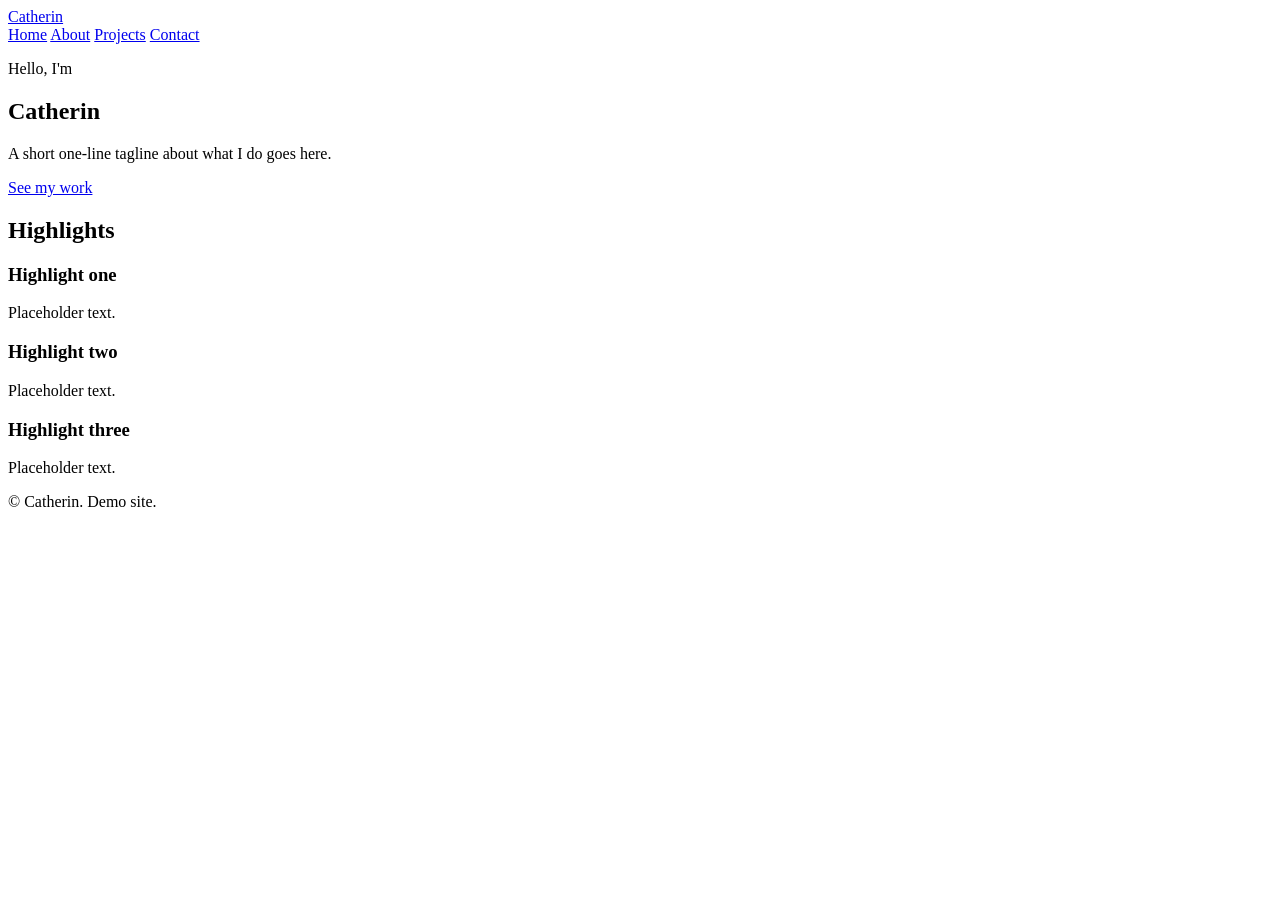
==== public/index.html @ ed4f0d7e "Add static site shell with Cloudflare config Co-Authored-By: Claude Sonnet 5.5 <noreply@anthropic.co" ====
<!doctype html>
<html lang="en">
<head>
  <meta charset="utf-8">
  <meta name="viewport" content="width=device-width, initial-scale=1">
  <title>Catherin — Personal Website</title>
  <meta name="description" content="Demo personal website for Catherin.">
  <link rel="stylesheet" href="/css/style.css">
</head>
<body>
  <header class="site-header">
    <a class="brand" href="/">Catherin</a>
    <nav>
      <a href="/" aria-current="page">Home</a>
      <a href="/about.html">About</a>
      <a href="/projects.html">Projects</a>
      <a href="/contact.html">Contact</a>
    </nav>
  </header>

  <main>
    <section class="hero">
      <p class="eyebrow">Hello, I'm</p>
      <h1>Catherin</h1>
      <p class="lead">A short one-line tagline about what I do goes here.</p>
      <a class="button" href="/projects.html">See my work</a>
    </section>

    <section>
      <h2>Highlights</h2>
      <div class="grid">
        <article class="card"><h3>Highlight one</h3><p>Placeholder text.</p></article>
        <article class="card"><h3>Highlight two</h3><p>Placeholder text.</p></article>
        <article class="card"><h3>Highlight three</h3><p>Placeholder text.</p></article>
      </div>
    </section>
  </main>

  <footer class="site-footer">
    <p>&copy; <span id="year"></span> Catherin. Demo site.</p>
  </footer>
  <script src="/js/main.js"></script>
</body>
</html>
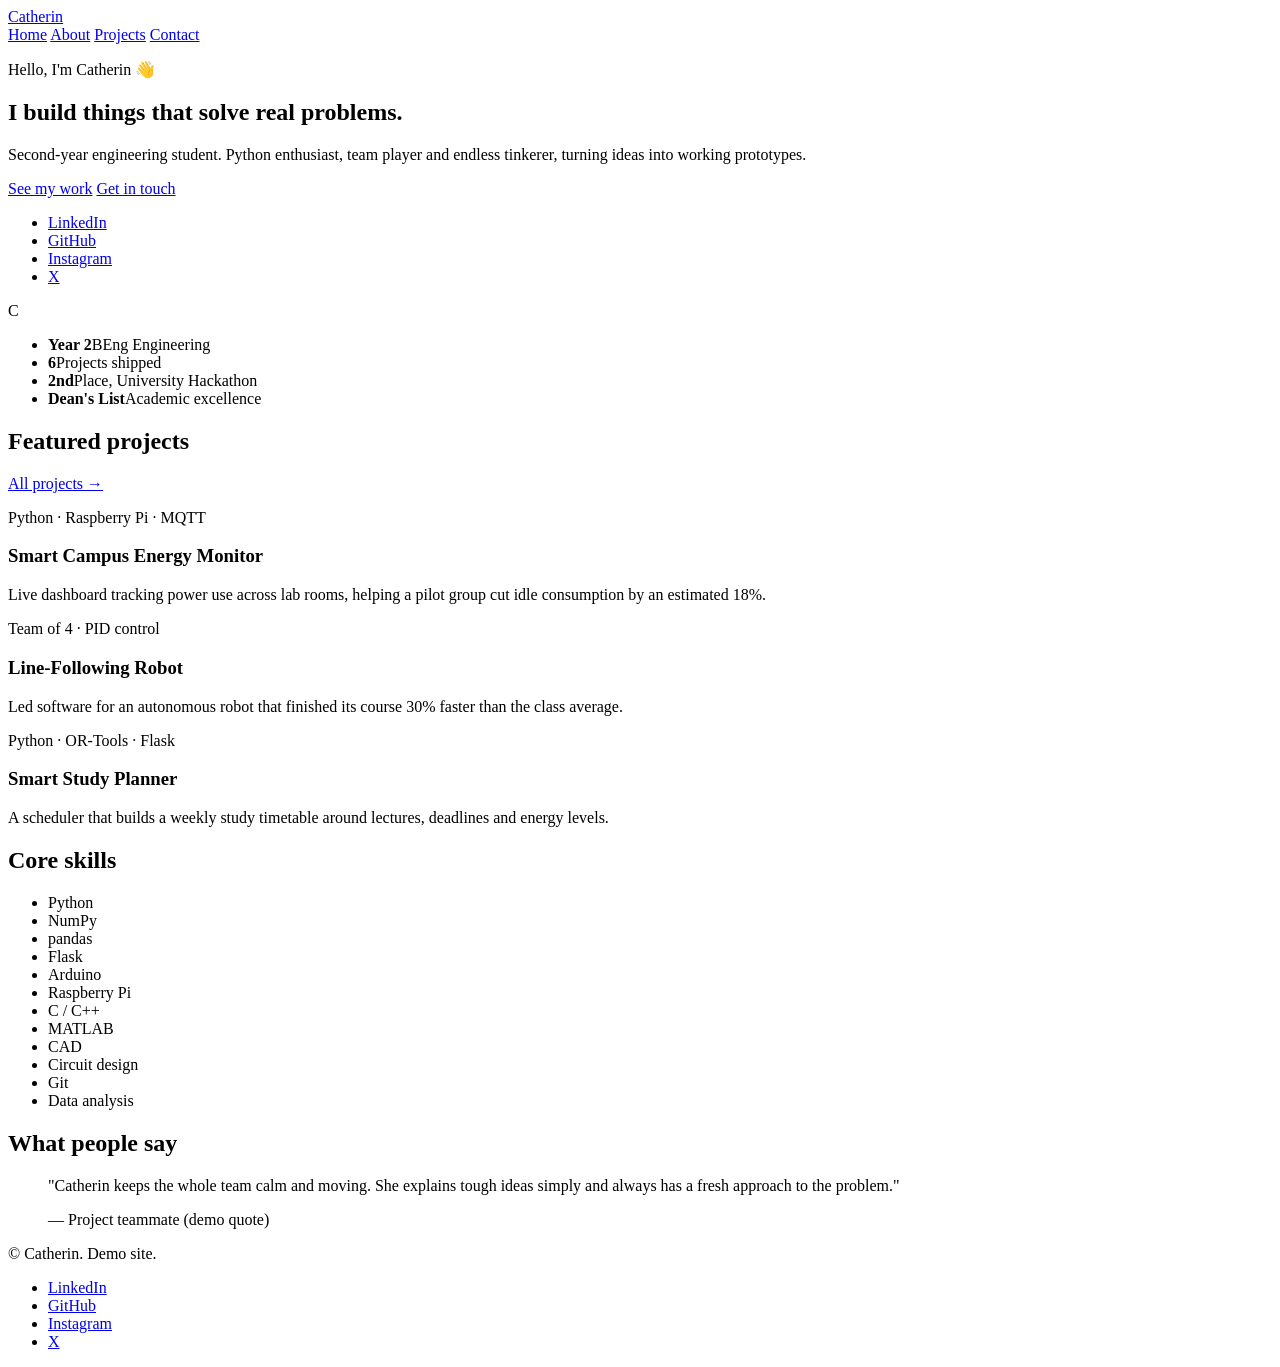
==== commit 99521ea0: "Full-width layout and engineering student demo content Co-Authored-By: Claude Sonnet 5.5 <noreply@an" ====
--- a/public/index.html
+++ b/public/index.html
@@ -3,8 +3,8 @@
 <head>
   <meta charset="utf-8">
   <meta name="viewport" content="width=device-width, initial-scale=1">
-  <title>Catherin — Personal Website</title>
-  <meta name="description" content="Demo personal website for Catherin.">
+  <title>Catherin — Engineering Student</title>
+  <meta name="description" content="Catherin is a second-year engineering student who builds innovative, Python-powered solutions and loves working in teams.">
   <link rel="stylesheet" href="/css/style.css">
 </head>
 <body>
@@ -20,24 +20,82 @@
 
   <main>
     <section class="hero">
-      <p class="eyebrow">Hello, I'm</p>
-      <h1>Catherin</h1>
-      <p class="lead">A short one-line tagline about what I do goes here.</p>
-      <a class="button" href="/projects.html">See my work</a>
+      <div>
+        <p class="eyebrow">Hello, I'm Catherin 👋</p>
+        <h1>I build things that solve real problems.</h1>
+        <p class="lead">Second-year engineering student. Python enthusiast, team player and endless tinkerer, turning ideas into working prototypes.</p>
+        <div class="actions">
+          <a class="button" href="/projects.html">See my work</a>
+          <a class="button ghost" href="/contact.html">Get in touch</a>
+        </div>
+        <ul class="socials">
+          <li><a href="https://www.linkedin.com">LinkedIn</a></li>
+          <li><a href="https://github.com">GitHub</a></li>
+          <li><a href="https://www.instagram.com">Instagram</a></li>
+          <li><a href="https://x.com">X</a></li>
+        </ul>
+      </div>
+      <div class="avatar" aria-hidden="true">C</div>
     </section>
 
+    <ul class="stats">
+      <li><strong>Year 2</strong><span>BEng Engineering</span></li>
+      <li><strong>6</strong><span>Projects shipped</span></li>
+      <li><strong>2nd</strong><span>Place, University Hackathon</span></li>
+      <li><strong>Dean's List</strong><span>Academic excellence</span></li>
+    </ul>
+
     <section>
-      <h2>Highlights</h2>
+      <div class="section-head">
+        <h2>Featured projects</h2>
+        <a href="/projects.html">All projects →</a>
+      </div>
       <div class="grid">
-        <article class="card"><h3>Highlight one</h3><p>Placeholder text.</p></article>
-        <article class="card"><h3>Highlight two</h3><p>Placeholder text.</p></article>
-        <article class="card"><h3>Highlight three</h3><p>Placeholder text.</p></article>
+        <article class="card">
+          <p class="meta">Python · Raspberry Pi · MQTT</p>
+          <h3>Smart Campus Energy Monitor</h3>
+          <p>Live dashboard tracking power use across lab rooms, helping a pilot group cut idle consumption by an estimated 18%.</p>
+        </article>
+        <article class="card">
+          <p class="meta">Team of 4 · PID control</p>
+          <h3>Line-Following Robot</h3>
+          <p>Led software for an autonomous robot that finished its course 30% faster than the class average.</p>
+        </article>
+        <article class="card">
+          <p class="meta">Python · OR-Tools · Flask</p>
+          <h3>Smart Study Planner</h3>
+          <p>A scheduler that builds a weekly study timetable around lectures, deadlines and energy levels.</p>
+        </article>
+      </div>
+    </section>
+
+    <section class="two-col">
+      <div>
+        <h2>Core skills</h2>
+        <ul class="chips">
+          <li>Python</li><li>NumPy</li><li>pandas</li><li>Flask</li>
+          <li>Arduino</li><li>Raspberry Pi</li><li>C / C++</li><li>MATLAB</li>
+          <li>CAD</li><li>Circuit design</li><li>Git</li><li>Data analysis</li>
+        </ul>
+      </div>
+      <div>
+        <h2>What people say</h2>
+        <blockquote class="card">
+          <p>"Catherin keeps the whole team calm and moving. She explains tough ideas simply and always has a fresh approach to the problem."</p>
+          <footer>— Project teammate (demo quote)</footer>
+        </blockquote>
       </div>
     </section>
   </main>
 
   <footer class="site-footer">
     <p>&copy; <span id="year"></span> Catherin. Demo site.</p>
+    <ul class="socials">
+      <li><a href="https://www.linkedin.com">LinkedIn</a></li>
+      <li><a href="https://github.com">GitHub</a></li>
+      <li><a href="https://www.instagram.com">Instagram</a></li>
+      <li><a href="https://x.com">X</a></li>
+    </ul>
   </footer>
   <script src="/js/main.js"></script>
 </body>
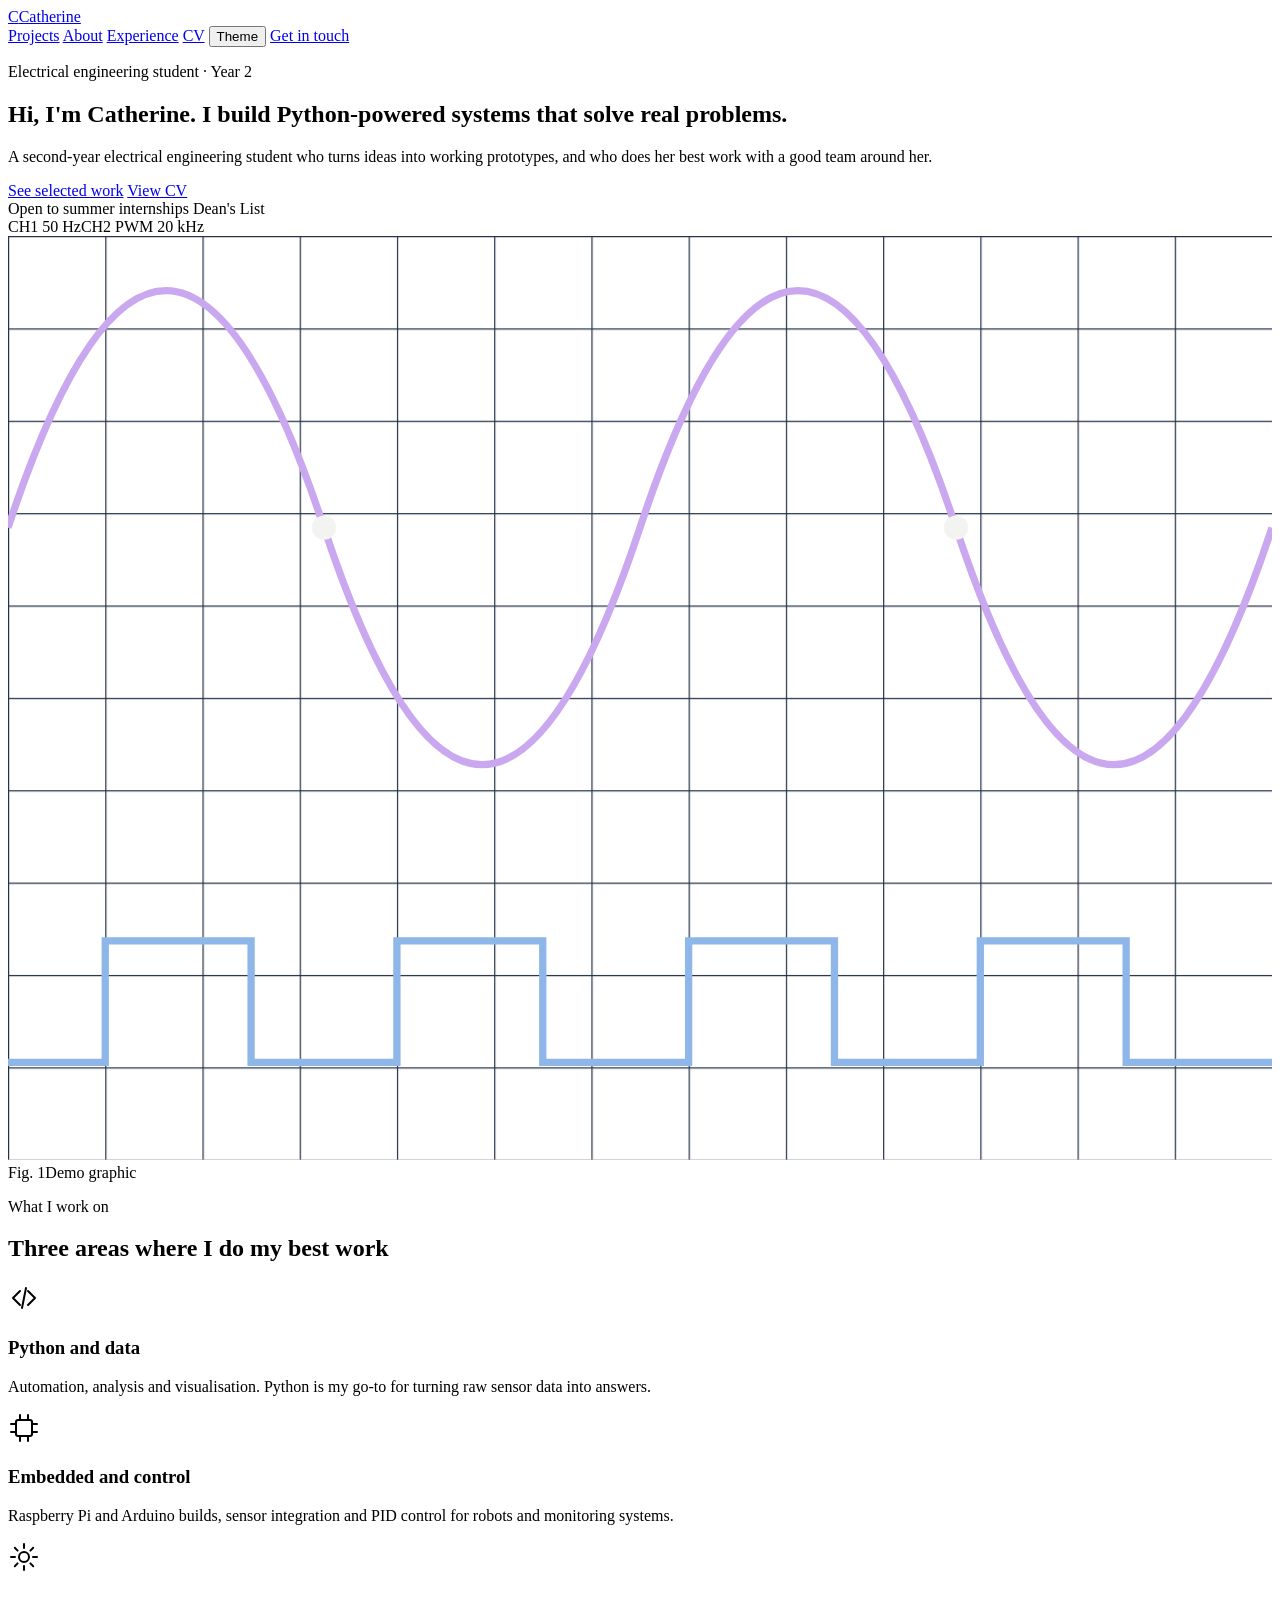
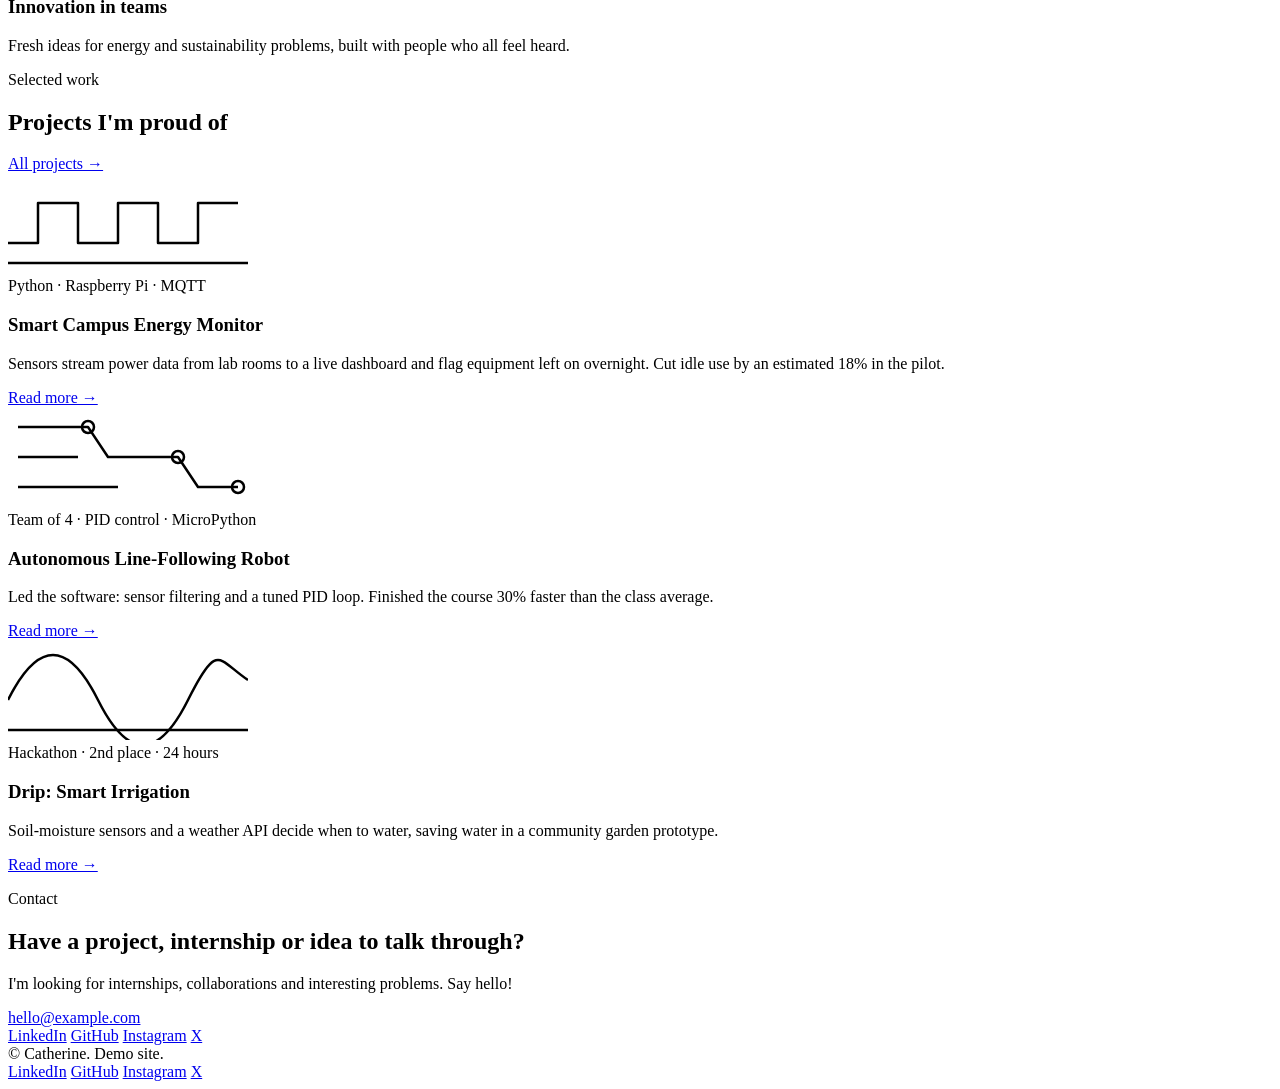
==== commit 4df199b6: "Redesign from mockup: multi-page, dark theme, CV page Co-Authored-By: Claude Sonnet 5.5 <noreply@ant" ====
--- a/public/index.html
+++ b/public/index.html
@@ -3,100 +3,176 @@
 <head>
   <meta charset="utf-8">
   <meta name="viewport" content="width=device-width, initial-scale=1">
-  <title>Catherin — Engineering Student</title>
-  <meta name="description" content="Catherin is a second-year engineering student who builds innovative, Python-powered solutions and loves working in teams.">
+  <title>Catherine — Electrical Engineering Student</title>
+  <meta name="description" content="Catherine is a second-year electrical engineering student who builds innovative Python-powered systems and thrives in teams.">
+  <script>try{var t=localStorage.getItem("theme");if(t)document.documentElement.setAttribute("data-theme",t)}catch(e){}</script>
+  <link rel="preconnect" href="https://fonts.googleapis.com">
+  <link rel="preconnect" href="https://fonts.gstatic.com" crossorigin>
+  <link href="https://fonts.googleapis.com/css2?family=IBM+Plex+Mono:wght@400;500&family=IBM+Plex+Sans:wght@400;500;600&display=swap" rel="stylesheet">
   <link rel="stylesheet" href="/css/style.css">
 </head>
 <body>
-  <header class="site-header">
-    <a class="brand" href="/">Catherin</a>
-    <nav>
-      <a href="/" aria-current="page">Home</a>
+
+<header class="site-header">
+  <div class="wrap">
+    <a class="brand" href="/"><span class="brand-mark">C</span>Catherine</a>
+    <nav aria-label="Primary">
+      <a href="/projects.html">Projects</a>
       <a href="/about.html">About</a>
-      <a href="/projects.html">Projects</a>
-      <a href="/contact.html">Contact</a>
+      <a href="/experience.html">Experience</a>
+      <a href="/cv.html">CV</a>
+      <button class="theme-toggle" type="button" id="theme-toggle" aria-label="Switch between light and dark theme">Theme</button>
+      <a class="cta" href="/contact.html">Get in touch</a>
     </nav>
-  </header>
+  </div>
+</header>
 
-  <main>
-    <section class="hero">
-      <div>
-        <p class="eyebrow">Hello, I'm Catherin 👋</p>
-        <h1>I build things that solve real problems.</h1>
-        <p class="lead">Second-year engineering student. Python enthusiast, team player and endless tinkerer, turning ideas into working prototypes.</p>
-        <div class="actions">
-          <a class="button" href="/projects.html">See my work</a>
-          <a class="button ghost" href="/contact.html">Get in touch</a>
+<main>
+
+  <section class="wrap hero">
+    <div class="hero-copy">
+      <p class="eyebrow">Electrical engineering student · Year 2</p>
+      <h1>Hi, I'm Catherine. I build Python-powered systems that solve real problems.</h1>
+      <p class="lead">A second-year electrical engineering student who turns ideas into working prototypes, and who does her best work with a good team around her.</p>
+      <div class="actions">
+        <a class="btn primary" href="/projects.html">See selected work</a>
+        <a class="btn outline" href="/cv.html">View CV</a>
+      </div>
+      <div class="pills">
+        <span class="pill">Open to summer internships</span>
+        <span class="pill">Dean's List</span>
+      </div>
+    </div>
+
+    <div class="scope-wrap">
+      <div class="scope">
+        <div class="scope-row"><span>CH1  50 Hz</span><span>CH2  PWM 20 kHz</span></div>
+        <svg viewBox="0 0 520 380" role="img" aria-label="Decorative oscilloscope view showing a sine wave above a square wave">
+          <defs>
+            <pattern id="grid" width="40" height="38" patternUnits="userSpaceOnUse">
+              <path d="M40 0H0V38" fill="none" stroke="#243247" stroke-width="1"></path>
+            </pattern>
+          </defs>
+          <rect width="520" height="380" fill="url(#grid)"></rect>
+          <path d="M0 120 C43 -10, 87 -10, 130 120 S217 250, 260 120 S347 -10, 390 120 S477 250, 520 120" fill="none" stroke="#c9a8f0" stroke-width="3"></path>
+          <path d="M0 340 H40 V290 H100 V340 H160 V290 H220 V340 H280 V290 H340 V340 H400 V290 H460 V340 H520" fill="none" stroke="#8fb6e8" stroke-width="3"></path>
+          <circle cx="130" cy="120" r="5" fill="#f3f4f1"></circle>
+          <circle cx="390" cy="120" r="5" fill="#f3f4f1"></circle>
+        </svg>
+        <div class="scope-row"><span>Fig. 1</span><span>Demo graphic</span></div>
+      </div>
+    </div>
+  </section>
+
+  <section class="focus">
+    <div class="wrap">
+      <div class="section-head">
+        <p class="eyebrow">What I work on</p>
+        <h2>Three areas where I do my best work</h2>
+      </div>
+      <div class="cards">
+        <div class="panel">
+          <svg viewBox="0 0 32 32" width="32" height="32" aria-hidden="true" fill="none" stroke="currentColor" stroke-width="2" stroke-linecap="round" stroke-linejoin="round"><path d="M12 9l-7 7 7 7M20 9l7 7-7 7M18 6l-4 20"></path></svg>
+          <h3>Python and data</h3>
+          <p>Automation, analysis and visualisation. Python is my go-to for turning raw sensor data into answers.</p>
         </div>
-        <ul class="socials">
-          <li><a href="https://www.linkedin.com">LinkedIn</a></li>
-          <li><a href="https://github.com">GitHub</a></li>
-          <li><a href="https://www.instagram.com">Instagram</a></li>
-          <li><a href="https://x.com">X</a></li>
-        </ul>
+        <div class="panel">
+          <svg viewBox="0 0 32 32" width="32" height="32" aria-hidden="true" fill="none" stroke="currentColor" stroke-width="2" stroke-linecap="round" stroke-linejoin="round"><rect x="8" y="8" width="16" height="16" rx="2"></rect><path d="M12 3v5M20 3v5M12 24v5M20 24v5M3 12h5M3 20h5M24 12h5M24 20h5"></path></svg>
+          <h3>Embedded and control</h3>
+          <p>Raspberry Pi and Arduino builds, sensor integration and PID control for robots and monitoring systems.</p>
+        </div>
+        <div class="panel">
+          <svg viewBox="0 0 32 32" width="32" height="32" aria-hidden="true" fill="none" stroke="currentColor" stroke-width="2" stroke-linecap="round" stroke-linejoin="round"><circle cx="16" cy="16" r="5"></circle><path d="M16 3v4M16 25v4M3 16h4M25 16h4M6.8 6.8l2.8 2.8M22.4 22.4l2.8 2.8M6.8 25.2l2.8-2.8M22.4 9.6l2.8-2.8"></path></svg>
+          <h3>Innovation in teams</h3>
+          <p>Fresh ideas for energy and sustainability problems, built with people who all feel heard.</p>
+        </div>
       </div>
-      <div class="avatar" aria-hidden="true">C</div>
-    </section>
+    </div>
+  </section>
 
-    <ul class="stats">
-      <li><strong>Year 2</strong><span>BEng Engineering</span></li>
-      <li><strong>6</strong><span>Projects shipped</span></li>
-      <li><strong>2nd</strong><span>Place, University Hackathon</span></li>
-      <li><strong>Dean's List</strong><span>Academic excellence</span></li>
-    </ul>
-
-    <section>
-      <div class="section-head">
-        <h2>Featured projects</h2>
+  <section class="work">
+    <div class="wrap">
+      <div class="work-head">
+        <div class="section-head">
+          <p class="eyebrow">Selected work</p>
+          <h2>Projects I'm proud of</h2>
+        </div>
         <a href="/projects.html">All projects →</a>
       </div>
-      <div class="grid">
-        <article class="card">
-          <p class="meta">Python · Raspberry Pi · MQTT</p>
-          <h3>Smart Campus Energy Monitor</h3>
-          <p>Live dashboard tracking power use across lab rooms, helping a pilot group cut idle consumption by an estimated 18%.</p>
+
+      <div class="cards">
+        <article class="project">
+          <div class="project-art">
+            <svg viewBox="0 0 240 100" width="240" height="100" aria-hidden="true" fill="none" stroke="currentColor" stroke-width="2.5" stroke-linejoin="round"><path d="M0 70H30V30H70V70H110V30H150V70H190V30H230"></path><path class="acc" d="M0 90H240"></path></svg>
+          </div>
+          <div class="project-body">
+            <span class="project-meta">Python · Raspberry Pi · MQTT</span>
+            <h3>Smart Campus Energy Monitor</h3>
+            <p>Sensors stream power data from lab rooms to a live dashboard and flag equipment left on overnight. Cut idle use by an estimated 18% in the pilot.</p>
+            <a href="/projects.html">Read more →</a>
+          </div>
         </article>
-        <article class="card">
-          <p class="meta">Team of 4 · PID control</p>
-          <h3>Line-Following Robot</h3>
-          <p>Led software for an autonomous robot that finished its course 30% faster than the class average.</p>
+
+        <article class="project">
+          <div class="project-art">
+            <svg viewBox="0 0 240 100" width="240" height="100" aria-hidden="true" fill="none" stroke="currentColor" stroke-width="2.5" stroke-linejoin="round"><path d="M10 20H80L100 50H170L190 80H230"></path><path class="acc" d="M10 50H70M10 80H110"></path><circle class="tint" cx="80" cy="20" r="6"></circle><circle class="tint" cx="170" cy="50" r="6"></circle><circle class="tint" cx="230" cy="80" r="6"></circle></svg>
+          </div>
+          <div class="project-body">
+            <span class="project-meta">Team of 4 · PID control · MicroPython</span>
+            <h3>Autonomous Line-Following Robot</h3>
+            <p>Led the software: sensor filtering and a tuned PID loop. Finished the course 30% faster than the class average.</p>
+            <a href="/projects.html">Read more →</a>
+          </div>
         </article>
-        <article class="card">
-          <p class="meta">Python · OR-Tools · Flask</p>
-          <h3>Smart Study Planner</h3>
-          <p>A scheduler that builds a weekly study timetable around lectures, deadlines and energy levels.</p>
+
+        <article class="project">
+          <div class="project-art">
+            <svg viewBox="0 0 240 100" width="240" height="100" aria-hidden="true" fill="none" stroke="currentColor" stroke-width="2.5" stroke-linejoin="round"><path d="M0 60C30 0, 60 0, 90 60S150 120, 180 60S210 20, 240 40"></path><path class="acc" d="M0 90H240"></path></svg>
+          </div>
+          <div class="project-body">
+            <span class="project-meta">Hackathon · 2nd place · 24 hours</span>
+            <h3>Drip: Smart Irrigation</h3>
+            <p>Soil-moisture sensors and a weather API decide when to water, saving water in a community garden prototype.</p>
+            <a href="/projects.html">Read more →</a>
+          </div>
         </article>
       </div>
-    </section>
+    </div>
+  </section>
 
-    <section class="two-col">
-      <div>
-        <h2>Core skills</h2>
-        <ul class="chips">
-          <li>Python</li><li>NumPy</li><li>pandas</li><li>Flask</li>
-          <li>Arduino</li><li>Raspberry Pi</li><li>C / C++</li><li>MATLAB</li>
-          <li>CAD</li><li>Circuit design</li><li>Git</li><li>Data analysis</li>
-        </ul>
+  <section class="contact">
+    <div class="wrap">
+      <div class="contact-copy">
+        <p class="eyebrow">Contact</p>
+        <h2>Have a project, internship or idea to talk through?</h2>
+        <p>I'm looking for internships, collaborations and interesting problems. Say hello!</p>
       </div>
-      <div>
-        <h2>What people say</h2>
-        <blockquote class="card">
-          <p>"Catherin keeps the whole team calm and moving. She explains tough ideas simply and always has a fresh approach to the problem."</p>
-          <footer>— Project teammate (demo quote)</footer>
-        </blockquote>
+      <div class="contact-links">
+        <a class="email" href="mailto:hello@example.com">hello@example.com</a>
+        <div class="social-row">
+          <a href="https://www.linkedin.com">LinkedIn</a>
+          <a href="https://github.com">GitHub</a>
+          <a href="https://www.instagram.com">Instagram</a>
+          <a href="https://x.com">X</a>
+        </div>
       </div>
-    </section>
-  </main>
+    </div>
+  </section>
 
-  <footer class="site-footer">
-    <p>&copy; <span id="year"></span> Catherin. Demo site.</p>
-    <ul class="socials">
-      <li><a href="https://www.linkedin.com">LinkedIn</a></li>
-      <li><a href="https://github.com">GitHub</a></li>
-      <li><a href="https://www.instagram.com">Instagram</a></li>
-      <li><a href="https://x.com">X</a></li>
-    </ul>
-  </footer>
-  <script src="/js/main.js"></script>
+</main>
+
+<footer class="site-footer">
+  <div class="wrap">
+    <span>&copy; <span id="year"></span> Catherine. Demo site.</span>
+    <nav class="footer-links" aria-label="Footer">
+      <a href="https://www.linkedin.com">LinkedIn</a>
+      <a href="https://github.com">GitHub</a>
+      <a href="https://www.instagram.com">Instagram</a>
+      <a href="https://x.com">X</a>
+    </nav>
+  </div>
+</footer>
+
+<script src="/js/main.js"></script>
 </body>
 </html>
